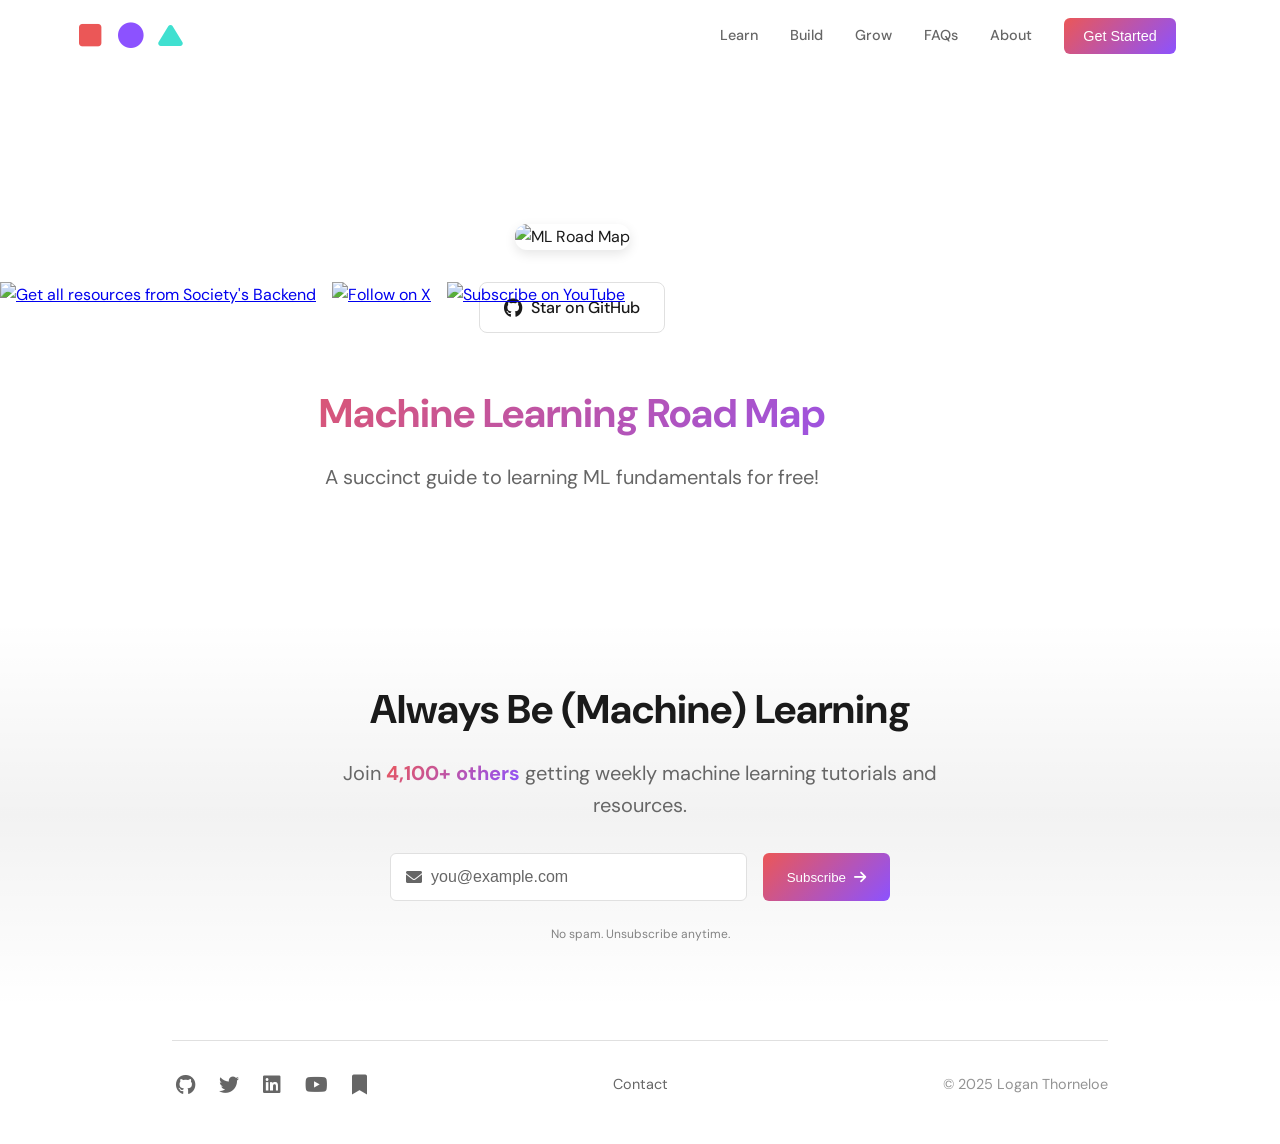
==== learn.html @ d179c15c "added learn fetching from repo" ====
<!DOCTYPE html>
<html lang="en">
<head>
    <meta charset="UTF-8">
    <meta name="viewport" content="width=device-width, initial-scale=1.0">
    <title>ML Road Map - Machine Learning for SWEs</title>
    <link rel="preconnect" href="https://fonts.googleapis.com">
    <link rel="preconnect" href="https://fonts.gstatic.com" crossorigin>
    <link href="https://fonts.googleapis.com/css2?family=DM+Sans:ital,wght@0,400;0,500;0,700;1,400&display=swap" rel="stylesheet">
    <link rel="stylesheet" href="styles.css">
    <link rel="stylesheet" href="https://cdnjs.cloudflare.com/ajax/libs/font-awesome/6.0.0/css/all.min.css">
    <link rel="stylesheet" href="https://cdnjs.cloudflare.com/ajax/libs/aos/2.3.4/aos.css" />
</head>
<body>
    <div class="gradient-bg">
        <div class="gradient-animation"></div>
    </div>
    
    <header class="site-header">
        <nav class="nav-container">
            <a href="index.html" class="logo">
                <div class="logo-icon"><i class="fas fa-square"></i></div>
                <div class="logo-icon"><i class="fas fa-circle"></i></div>
                <div class="logo-icon"><i class="fas fa-play"></i></div>
            </a>
            <button class="mobile-menu-btn">
                <div class="menu-icon">
                    <span></span>
                    <span></span>
                    <span></span>
                </div>
            </button>
            <div class="nav-links">
                <a href="learn.html" class="active">Learn</a>
                <a href="index.html#build">Build</a>
                <a href="index.html#community">Grow</a>
                <a href="index.html#faqs">FAQs</a>
                <a href="index.html#about">About</a>
                <button class="get-started-btn">Get Started</button>
            </div>
        </nav>
        <div class="mobile-menu">
            <a href="learn.html" class="active">Learn</a>
            <a href="index.html#build">Build</a>
            <a href="index.html#community">Grow</a>
            <a href="index.html#faqs">FAQs</a>
            <a href="index.html#about">About</a>
            <button class="get-started-btn">Get Started</button>
        </div>
    </header>
    
    <main class="container roadmap-container">
        <section class="description" data-aos="fade-up">
            <div class="roadmap-header">
                <img src="assets/road_map_turbo.jpeg" alt="ML Road Map" class="roadmap-image">
                <div class="github-stats">
                    <a href="https://github.com/loganthorneloe/ml-road-map" class="github-button">
                        <i class="fab fa-github"></i>
                        <span>Star on GitHub</span>
                    </a>
                    <div class="social-links">
                        <a href="https://societysbackend.com" class="social-link">
                            <img src="https://img.shields.io/badge/Subscribe-More%20learning%20resources-orange?style=social&logo=substack" alt="Get all resources from Society's Backend">
                        </a>
                        <a href="https://twitter.com/loganthorneloe" class="social-link">
                            <img src="https://img.shields.io/twitter/follow/loganthorneloe?style=social" alt="Follow on X">
                        </a>
                        <a href="https://youtube.com/@loganthorneloe" class="social-link">
                            <img src="https://img.shields.io/youtube/channel/subscribers/UC3H55I0SqNKQgJU77LsFiBw?style=social&logo=youtube" alt="Subscribe on YouTube">
                        </a>
                    </div>
                </div>
            </div>
            <div class="roadmap-intro">
                <h1>Machine Learning Road Map</h1>
                <p>A succinct guide to learning ML fundamentals for free!</p>
            </div>
        </section>

        <section class="roadmap-content" id="roadmap-content">
            <!-- Content will be dynamically loaded here -->
        </section>

        <section class="newsletter" data-aos="fade-up">
            <div class="newsletter-content">
                <h2 class="section-title">Always Be (Machine) Learning</h2>
                <p>
                    Join <strong class="gradient-text">4,100+ others</strong> getting weekly machine learning tutorials and resources.
                </p>
                <form class="signup-form">
                    <div class="form-container">
                        <div class="input-group">
                            <i class="fas fa-envelope"></i>
                            <input type="email" placeholder="you@example.com" required>
                        </div>
                        <button type="submit" class="submit-btn">
                            Subscribe <i class="fas fa-arrow-right"></i>
                        </button>
                    </div>
                    <small class="form-footer">No spam. Unsubscribe anytime.</small>
                </form>
            </div>
        </section>

        <footer class="footer">
            <div class="social-links">
                <a href="https://github.com/loganthorneloe" class="social-icon"><i class="fab fa-github"></i></a>
                <a href="https://twitter.com/loganthorneloe" class="social-icon"><i class="fab fa-twitter"></i></a>
                <a href="https://linkedin.com/in/loganthorneloe" class="social-icon"><i class="fab fa-linkedin"></i></a>
                <a href="https://youtube.com/@loganthorneloe" class="social-icon"><i class="fab fa-youtube"></i></a>
                <a href="https://societysbackend.com" class="social-icon"><i class="fas fa-bookmark"></i></a>
            </div>
            <div class="footer-links">
                <a href="#" class="contact-link">Contact</a>
            </div>
            <p class="copyright">&copy; 2025 Logan Thorneloe</p>
        </footer>
    </main>

    <script src="https://cdnjs.cloudflare.com/ajax/libs/aos/2.3.4/aos.js"></script>
    <script src="https://cdn.jsdelivr.net/npm/marked/marked.min.js"></script>
    <script>
        // Initialize AOS
        AOS.init({
            duration: 800,
            once: true
        });

        // Handle mobile menu
        document.querySelector('.mobile-menu-btn').addEventListener('click', function() {
            document.querySelector('.mobile-menu').classList.toggle('active');
            this.classList.toggle('menu-open');
            document.body.classList.toggle('menu-open');
        });

        // Load and render the markdown content from GitHub
        async function loadRoadmap() {
            try {
                // Fetch from GitHub raw content URL
                const response = await fetch('https://raw.githubusercontent.com/loganthorneloe/ml-road-map/main/README.md');
                const text = await response.text();
                
                // Skip the image and badges section at the top
                const contentStart = text.indexOf('Welcome to the');
                const content = text.slice(contentStart);
                
                // Convert markdown to HTML
                const html = marked.parse(content);
                
                // Insert the HTML into the page
                document.getElementById('roadmap-content').innerHTML = html;
                
                // Add custom styling to the rendered content
                const headings = document.querySelectorAll('.roadmap-content h2');
                headings.forEach(heading => {
                    heading.classList.add('section-title');
                });

                // Fix image paths to point to GitHub
                document.querySelectorAll('.roadmap-content img').forEach(img => {
                    if (img.src.startsWith('assets/')) {
                        img.src = `https://raw.githubusercontent.com/loganthorneloe/ml-road-map/main/${img.src}`;
                    }
                });
            } catch (error) {
                console.error('Error loading roadmap:', error);
                document.getElementById('roadmap-content').innerHTML = `
                    <div class="error-message">
                        <p>Unable to load the roadmap content. Please try refreshing the page.</p>
                        <p>You can also view the content directly on <a href="https://github.com/loganthorneloe/ml-road-map">GitHub</a>.</p>
                    </div>
                `;
            }
        }

        // Load the roadmap content when the page loads
        window.addEventListener('load', loadRoadmap);
    </script>
</body>
</html>
---- styles.css ----
:root {
    --primary-color: #000000;
    --background-color: #ffffff;
    --text-color: #1a1a1a;
    --accent-color-1: #eb5757;
    --accent-color-2: #8c52ff;
    --accent-color-3: #40E0D0;
    --accent-color: #666666;
    --hover-color: #333333;
    --card-border-color: #e0e0e0;
    --card-shadow: rgba(0, 0, 0, 0.1);
    --spacing-unit: 1rem;
}

@media (prefers-color-scheme: dark) {
    :root {
        --primary-color: #ffffff;
        --background-color: #242424;
        --text-color: #e0e0e0;
        --accent-color-1: #eb5757;
        --accent-color-2: #8c52ff;
        --accent-color-3: #40E0D0;
        --accent-color: #a0a0a0;
        --hover-color: #cccccc;
        --card-border-color: #333333;
        --card-shadow: rgba(255, 255, 255, 0.05);
    }
}

* {
    margin: 0;
    padding: 0;
    box-sizing: border-box;
}

html, body {
    overflow-x: hidden;
    width: 100%;
    position: relative;
}

body {
    font-family: 'DM Sans', -apple-system, BlinkMacSystemFont, 'Segoe UI', Roboto, Oxygen, Ubuntu, Cantarell, sans-serif;
    background-color: var(--background-color);
    color: var(--text-color);
    line-height: 1.6;
}

.container {
    width: 100%;
    max-width: 1200px;
    margin: 0 auto;
    padding: calc(var(--spacing-unit) * 2);
}

.description {
    max-width: 800px;
    margin: calc(var(--spacing-unit) * 12) 0 calc(var(--spacing-unit) * 8) 0;
}

.description p {
    font-size: 1.5rem;
    color: var(--accent-color);
    line-height: 1.6;
    margin: 0;
}

.description p strong {
    color: var(--text-color);
    font-weight: 700;
}

.description p strong.gradient-text {
    background: linear-gradient(135deg, var(--accent-color-1), var(--accent-color-2), var(--accent-color-3));
    -webkit-background-clip: text;
    background-clip: text;
    color: transparent;
    background-size: 200% 200%;
    animation: gradient 5s ease infinite;
}

.resources {
    display: grid;
    grid-template-columns: repeat(auto-fit, minmax(300px, 1fr));
    gap: calc(var(--spacing-unit) * 3);
    margin-bottom: calc(var(--spacing-unit) * 8);
}

.resource-card {
    padding: calc(var(--spacing-unit) * 2.5);
    border: 1px solid var(--card-border-color);
    border-radius: 12px;
    transition: all 0.3s ease;
    background-color: var(--background-color);
    display: flex;
    flex-direction: column;
}

.card-icon {
    font-size: 2rem;
    margin-right: 1rem;
}

.resource-card h2 {
    font-size: 1.75rem;
    margin: 0;
    display: inline;
}

.card-icon-wrapper {
    display: flex;
    align-items: center;
    margin-bottom: calc(var(--spacing-unit) * 2);
}

.resource-card p {
    color: var(--accent-color);
    margin-bottom: 1rem;
    font-size: 1.1rem;
    line-height: 1.6;
    flex-grow: 1;
}

.resource-link {
    display: inline-flex;
    align-items: center;
    text-decoration: none;
    font-weight: 500;
    margin-top: auto;
    font-size: 0.9rem;
}

.resource-link i {
    margin-left: 0.5rem;
    transition: transform 0.2s ease;
    font-size: 0.8rem;
}

/* Card-specific styles */
.resource-card:nth-child(1) .card-icon,
.resource-card:nth-child(1) .resource-link {
    color: var(--accent-color-1);
    transition: transform 0.3s ease;
}

.resource-card:nth-child(2) .card-icon,
.resource-card:nth-child(2) .resource-link {
    color: var(--accent-color-2);
    transition: transform 0.3s ease;
}

.resource-card:nth-child(3) .card-icon {
    color: var(--accent-color-3);
    transform: rotate(-90deg);
    transform-origin: center;
    transition: all 0.3s ease;
    will-change: transform;
}

.resource-card:nth-child(3) .resource-link {
    color: var(--accent-color-3);
}

/* Card-specific hover styles */
.resource-card:nth-child(1):hover {
    transform: translateY(-2px);
    border-color: var(--accent-color-1);
    box-shadow: 0 4px 12px var(--card-shadow);
}

.resource-card:nth-child(2):hover {
    transform: translateY(-2px);
    border-color: var(--accent-color-2);
    box-shadow: 0 4px 12px var(--card-shadow);
}

.resource-card:nth-child(3):hover {
    transform: translateY(-2px);
    border-color: var(--accent-color-3);
    box-shadow: 0 4px 12px var(--card-shadow);
}

.resource-card:hover .resource-link i {
    transform: translateX(4px);
}

.resource-card:nth-child(3):hover .card-icon {
    transform: rotate(-90deg) scale(1.1);
}

/* Remove the general card icon hover since we handle it specifically above */
.resource-card:hover .card-icon {
    transition: transform 0.3s ease;
}

/* Newsletter Section */
.newsletter {
    max-width: 600px;
    margin: 0 auto;
    text-align: center;
    padding: 4rem 0;
    position: relative;
}

.newsletter::before {
    content: '';
    position: absolute;
    top: 0;
    left: 50%;
    transform: translateX(-50%);
    width: 100vw;
    height: 100%;
    background: linear-gradient(180deg,
        transparent 0%,
        var(--card-shadow) 50%,
        transparent 100%
    );
    opacity: 0.5;
    z-index: -1;
    pointer-events: none;
}

.newsletter h2 {
    font-size: 2.5rem;
    margin-bottom: 1.5rem;
    line-height: 1.2;
    color: var(--text-color);
}

.newsletter h2 .gradient-text {
    background: linear-gradient(135deg, var(--accent-color-1), var(--accent-color-2), var(--accent-color-3));
    -webkit-background-clip: text;
    background-clip: text;
    color: transparent;
    background-size: 200% 200%;
    animation: gradient 5s ease infinite;
    font-weight: inherit;
}

.newsletter p {
    font-size: 1.25rem;
    margin-bottom: 2rem;
    color: var(--accent-color);
    line-height: 1.6;
}

.newsletter p strong {
    color: var(--text-color);
    font-weight: 700;
}

.newsletter p strong.gradient-text {
    background: linear-gradient(135deg, var(--accent-color-1), var(--accent-color-2), var(--accent-color-3));
    -webkit-background-clip: text;
    background-clip: text;
    color: transparent;
    background-size: 200% 200%;
    animation: gradient 5s ease infinite;
}

.social-proof {
    margin: 2rem 0;
    display: flex;
    flex-direction: column;
    align-items: center;
    gap: 1.5rem;
}

.community-preview {
    display: flex;
    gap: 2rem;
    justify-content: center;
    flex-wrap: wrap;
}

.community-stats {
    display: flex;
    align-items: center;
    gap: 0.75rem;
    padding: 0.75rem 1.25rem;
    background: var(--background-color);
    border: 1px solid var(--card-border-color);
    border-radius: 8px;
    transition: transform 0.2s ease, box-shadow 0.2s ease;
}

.community-stats:hover {
    transform: translateY(-2px);
    box-shadow: 0 4px 12px var(--card-shadow);
}

.community-stats i {
    font-size: 1.1rem;
    color: var(--accent-color-2);
    background: linear-gradient(135deg, var(--accent-color-1), var(--accent-color-2));
    -webkit-background-clip: text;
    background-clip: text;
    color: transparent;
}

.community-stats span {
    color: var(--text-color);
    font-size: 0.95rem;
    font-weight: 500;
}

.social-proof-text {
    color: var(--accent-color);
    font-size: 1rem;
    text-align: center;
    max-width: 600px;
    line-height: 1.6;
}

.avatar-stack {
    display: flex;
    align-items: center;
    justify-content: center;
}

.avatar {
    width: 40px;
    height: 40px;
    border-radius: 50%;
    border: 2px solid var(--background-color);
    margin-left: -12px;
    object-fit: cover;
    box-shadow: 0 2px 4px var(--card-shadow);
    transition: transform 0.2s ease;
}

.avatar:hover {
    transform: translateY(-2px) scale(1.1);
    z-index: 2;
}

.avatar:first-child {
    margin-left: 0;
}

.avatar-more {
    background: linear-gradient(135deg, var(--accent-color-1), var(--accent-color-2));
    color: white;
    font-size: 0.75rem;
    padding: 0.5rem 0.75rem;
    border-radius: 12px;
    margin-left: 0.5rem;
    font-weight: 600;
    box-shadow: 0 2px 4px var(--card-shadow);
}

.social-proof-details {
    text-align: center;
}

.social-proof-stats {
    display: flex;
    gap: 1.5rem;
    justify-content: center;
    margin-top: 0.75rem;
}

.social-proof-stats span {
    display: flex;
    align-items: center;
    gap: 0.5rem;
    color: var(--accent-color);
    font-size: 0.85rem;
}

.social-proof-stats i {
    color: var(--accent-color-2);
    font-size: 0.9rem;
}

.signup-form {
    display: flex;
    flex-direction: column;
    align-items: center;
    gap: 0.25rem;
}

.form-container {
    display: flex;
    gap: 1rem;
    margin-bottom: 1rem;
    width: 100%;
    max-width: 500px;
    margin-left: auto;
    margin-right: auto;
}

.input-group {
    position: relative;
    flex: 1;
}

.input-group i {
    position: absolute;
    left: 1rem;
    top: 50%;
    transform: translateY(-50%);
    color: var(--accent-color);
}

.signup-form input {
    width: 100%;
    padding: 0.875rem 1rem 0.875rem 2.5rem;
    border: 1px solid var(--card-border-color);
    border-radius: 6px;
    font-size: 1rem;
    background: var(--background-color);
    color: var(--text-color);
    transition: border-color 0.2s ease;
}

.signup-form input:focus {
    outline: none;
    border-color: var(--accent-color-2);
}

.signup-form input::placeholder {
    color: var(--accent-color);
}

.submit-btn {
    padding: 0.875rem 1.5rem;
    border: none;
    border-radius: 6px;
    background: linear-gradient(135deg, var(--accent-color-1), var(--accent-color-2), var(--accent-color-3));
    background-size: 200% 200%;
    animation: gradient 5s ease infinite;
    color: white;
    font-weight: 500;
    cursor: pointer;
    display: flex;
    align-items: center;
    gap: 0.5rem;
    transition: transform 0.2s ease;
    white-space: nowrap;
}

.submit-btn:hover {
    transform: translateY(-1px);
    filter: brightness(1.1);
}

.submit-btn i {
    font-size: 0.875rem;
    transition: transform 0.2s ease;
}

.submit-btn:hover i {
    transform: translateX(2px);
}

.form-footer {
    color: var(--accent-color);
    font-size: 0.75rem;
    opacity: 0.8;
    margin-top: 0.25rem;
    display: flex;
    align-items: center;
    justify-content: center;
}

.form-footer::before,
.form-footer::after {
    display: none;
}

/* FAQ Section */
.faqs {
    max-width: 800px;
    margin: 0 auto 4rem;
    padding-top: 4rem;
}

.faqs h2 {
    font-size: 2rem;
    margin-bottom: calc(var(--spacing-unit) * 3);
    text-align: center;
    color: var(--text-color);
}

.faq-container {
    display: flex;
    flex-direction: column;
    gap: calc(var(--spacing-unit) * 1.5);
}

.faq-item {
    border: 1px solid var(--card-border-color);
    border-radius: 8px;
    overflow: hidden;
    transition: all 0.3s ease;
    background-color: var(--background-color);
}

.faq-item:hover {
    transform: translateY(-2px);
    border-color: var(--hover-color);
    box-shadow: 0 4px 12px var(--card-shadow);
}

.faq-question {
    width: 100%;
    padding: calc(var(--spacing-unit) * 1.5);
    background: none;
    border: none;
    text-align: left;
    font-size: 1.1rem;
    font-weight: 500;
    color: var(--text-color);
    cursor: pointer;
    display: flex;
    justify-content: space-between;
    align-items: center;
}

.faq-question i {
    transition: transform 0.3s ease;
    color: var(--accent-color);
}

.faq-answer {
    max-height: 0;
    overflow: hidden;
    transition: max-height 0.3s ease;
}

.faq-answer p {
    padding: 0 calc(var(--spacing-unit) * 1.5);
    color: var(--accent-color);
    line-height: 1.6;
    margin-bottom: 1rem;
}

.faq-answer p:first-of-type {
    padding-top: calc(var(--spacing-unit) * 1.5);
}

.faq-answer p:last-of-type {
    padding-bottom: calc(var(--spacing-unit) * 2);
    margin-bottom: 0;
}

.faq-answer.active {
    max-height: 500px;
}

/* Footer */
.footer {
    display: flex;
    align-items: center;
    justify-content: center;
    gap: calc(var(--spacing-unit) * 2);
    padding: calc(var(--spacing-unit) * 2) 0 calc(var(--spacing-unit) * 1) 0;
    border-top: 1px solid var(--card-border-color);
    margin-top: calc(var(--spacing-unit) * 2);
    position: relative;
}

.footer-content {
    display: flex;
    flex-direction: column;
    align-items: center;
    gap: calc(var(--spacing-unit) * 2);
}

.footer-social {
    display: flex;
    gap: calc(var(--spacing-unit) * 1.5);
}

.social-links {
    position: absolute;
    left: 0;
    display: flex;
    gap: 1rem;
}

.social-icon {
    color: var(--accent-color);
    font-size: 1.25rem;
    text-decoration: none;
    transition: all 0.2s ease;
    padding: 0.25rem;
}

.social-icon:hover {
    color: var(--text-color);
    transform: translateY(-1px);
}

.footer-links {
    display: flex;
    gap: calc(var(--spacing-unit) * 2);
    margin: 0;
}

.contact-link {
    color: var(--accent-color);
    text-decoration: none;
    font-size: 0.9rem;
    transition: all 0.2s ease;
    margin-bottom: 0;
}

.contact-link:hover {
    color: var(--text-color);
}

.copyright {
    position: absolute;
    right: 0;
    color: var(--accent-color);
    opacity: 0.7;
    font-size: 0.9rem;
}

@keyframes gradient {
    0% { background-position: 0% 50%; }
    50% { background-position: 100% 50%; }
    100% { background-position: 0% 50%; }
}

/* Responsive Design */
@media (max-width: 768px) {
    .description {
        margin: calc(var(--spacing-unit) * 8) 0 calc(var(--spacing-unit) * 6) 0;
    }

    .description p {
        font-size: 1.25rem;
    }

    .resources {
        gap: calc(var(--spacing-unit) * 2);
        margin-bottom: calc(var(--spacing-unit) * 6);
    }

    .resource-card {
        padding: calc(var(--spacing-unit) * 2);
    }

    .card-icon {
        font-size: 1.75rem;
    }

    .resource-card h2 {
        font-size: 1.5rem;
    }

    .resource-card p {
        font-size: 1rem;
    }

    .newsletter {
        padding: 3rem 1rem;
    }

    .newsletter h2 {
        font-size: 1.75rem;
    }

    .newsletter p {
        font-size: 1rem;
        padding: 0 1rem;
    }

    .footer {
        flex-direction: column;
        text-align: center;
        gap: calc(var(--spacing-unit) * 1.5);
        position: static;
    }

    .social-links {
        position: static;
        order: 1;
        justify-content: center;
    }

    .social-icon {
        padding: 0.25rem;
    }

    .footer-links {
        order: 2;
    }

    .copyright {
        position: static;
        order: 3;
        opacity: 0.7;
    }

    .faqs h2 {
        margin-bottom: calc(var(--spacing-unit) * 1.5);
        font-size: 1.75rem;
    }

    .social-proof-stats {
        flex-direction: column;
        gap: 0.75rem;
        align-items: center;
    }
    
    .avatar {
        width: 36px;
        height: 36px;
        margin-left: -8px;
    }
    
    .avatar-more {
        font-size: 0.7rem;
        padding: 0.4rem 0.6rem;
    }

    .community-preview {
        gap: 1rem;
        flex-direction: column;
        width: 100%;
    }

    .community-stats {
        width: 100%;
        justify-content: center;
    }
    
    .social-proof {
        gap: 1rem;
    }

    .card-features {
        display: none !important;
    }

    .form-container {
        flex-direction: column;
        gap: 1rem;
    }

    .input-group {
        width: 100%;
    }

    .submit-btn {
        width: 100%;
        justify-content: center;
    }
}

/* Card Features */
.card-features {
    display: flex;
    flex-direction: column;
    gap: 0.75rem;
    margin: 1rem 0 1.5rem;
}

.card-features span {
    display: flex;
    align-items: center;
    color: var(--accent-color);
    font-size: 0.9rem;
    line-height: 1.2;
}

.card-features i {
    font-size: 0.8rem;
    margin-right: 0.75rem;
    flex-shrink: 0;
}

/* Match checkmark colors to card colors */
.resource-card:nth-child(1) .card-features i {
    color: var(--accent-color-1);
}

.resource-card:nth-child(2) .card-features i {
    color: var(--accent-color-2);
}

.resource-card:nth-child(3) .card-features i {
    color: var(--accent-color-3);
}

@keyframes mobileFadeIn {
    from {
        opacity: 0;
        transform: translateY(20px);
    }
    to {
        opacity: 1;
        transform: translateY(0);
    }
}

.mobile-fade-in {
    animation: mobileFadeIn 0.8s ease-out forwards;
}

/* Card hover effects */
.resource-card:nth-child(1):hover .card-icon,
.resource-card:nth-child(2):hover .card-icon {
    transform: scale(1.1);
}

.resource-card:nth-child(3):hover .card-icon {
    transform: rotate(-90deg) scale(1.1);
}

/* Remove the general hover since we handle each specifically above */
.resource-card:hover .card-icon {
    transition: transform 0.3s ease;
}

/* Site Header */
.site-header {
    position: fixed;
    top: 0;
    left: 0;
    right: 0;
    background: rgba(255, 255, 255, 0.8);
    backdrop-filter: blur(8px);
    z-index: 1000;
    padding: 1rem 0;
}

.nav-container {
    max-width: 1200px;
    margin: 0 auto;
    padding: 0 2rem;
    display: flex;
    align-items: center;
    justify-content: space-between;
    width: 100%;
}

.logo {
    font-size: 1.1rem;
    font-weight: 500;
    color: var(--text-color);
    text-decoration: none;
    letter-spacing: -0.5px;
    display: flex;
    align-items: center;
    gap: 0.3rem;
    height: 40px;
}

.logo-icon {
    font-size: 1.6rem;
    width: 36px;
    height: 36px;
    display: flex;
    align-items: center;
    justify-content: center;
    transition: transform 0.3s ease;
    transform-origin: center center;
    position: relative;
    will-change: transform;
}

.logo-icon:nth-child(1) {
    color: var(--accent-color-1);
}

.logo-icon:nth-child(2) {
    color: var(--accent-color-2);
}

.logo-icon:nth-child(3) {
    color: var(--accent-color-3);
    font-size: 1.75rem;
}

.logo-icon:nth-child(3) i {
    transform: rotate(-90deg) translateY(-1.5px);
    display: block;
    transform-origin: center center;
}

.logo:hover .logo-icon {
    transform: scale(1.2);
}

.logo:hover .logo-icon:nth-child(3) i {
    transform: rotate(-90deg) translateY(-1.5px);
}

.logo span {
    margin-left: 0.25rem;
}

.nav-links {
    display: flex;
    align-items: center;
    gap: 2rem;
    margin: 0 2rem;
}

.nav-links a {
    color: var(--accent-color);
    text-decoration: none;
    font-weight: 500;
    font-size: 0.9rem;
    transition: color 0.2s ease;
    display: flex;
    align-items: center;
}

/* Navigation link hover styles */
.nav-links a[href="#learn"]:hover,
.mobile-menu a[href="#learn"]:hover {
    color: var(--accent-color-1);
}

.nav-links a[href="#build"]:hover,
.mobile-menu a[href="#build"]:hover {
    color: var(--accent-color-2);
}

.nav-links a[href="#community"]:hover,
.mobile-menu a[href="#community"]:hover {
    color: var(--accent-color-3);
}

.nav-links a[href="#faqs"]:hover,
.nav-links a[href="#about"]:hover,
.mobile-menu a[href="#faqs"]:hover,
.mobile-menu a[href="#about"]:hover {
    color: var(--hover-color);
}

.get-started-btn {
    background: linear-gradient(135deg, var(--accent-color-1), var(--accent-color-2), var(--accent-color-3));
    background-size: 200% 200%;
    animation: gradient 5s ease infinite;
    color: white;
    border: none;
    padding: 0.6rem 1.2rem;
    border-radius: 6px;
    font-weight: 500;
    font-size: 0.9rem;
    cursor: pointer;
    transition: all 0.2s ease;
    display: flex;
    align-items: center;
}

.get-started-btn:hover {
    transform: translateY(-1px);
    filter: brightness(1.1);
}

.cta-section {
    text-align: center;
    padding: 0 0 1.5rem 0;
    display: flex;
    justify-content: center;
    align-items: center;
    max-width: 800px;
    margin: -1rem auto 0;
}

@media (max-width: 768px) {
    .site-header {
        padding: 0.75rem 0;
    }

    .nav-container {
        padding: 0 1rem;
    }

    .nav-links {
        display: none;
    }

    .logo {
        font-size: 1rem;
        height: 32px;
        gap: 0.2rem;
    }

    .logo-icon {
        font-size: 1.35rem;
        width: 30px;
        height: 30px;
    }

    .logo-icon:nth-child(3) {
        font-size: 1.45rem;
    }

    .logo-icon:nth-child(3) i {
        transform: rotate(-90deg) translateY(-1px);
    }

    .get-started-btn {
        padding: 0.5rem 1rem;
        font-size: 0.85rem;
    }

    .cta-section {
        padding: 0 1rem 1rem 1rem;
        margin-top: -0.5rem;
    }
}

/* Updated Card Styles */
.card-actions {
    display: flex;
    justify-content: space-between;
    align-items: center;
    margin-top: 1.5rem;
}

.time-estimate,
.difficulty,
.members {
    font-size: 0.875rem;
    color: var(--accent-color);
    background: var(--card-border-color);
    padding: 0.25rem 0.75rem;
    border-radius: 4px;
}

/* Newsletter Benefits */
.newsletter-benefits {
    list-style: none;
    margin: 1.5rem 0;
    display: grid;
    grid-template-columns: repeat(auto-fit, minmax(200px, 1fr));
    gap: 1rem;
}

.newsletter-benefits li {
    display: flex;
    align-items: center;
    gap: 0.75rem;
    color: var(--text-color);
    font-weight: 500;
}

.newsletter-benefits i {
    color: var(--accent-color-2);
}

/* Progress Tracker */
.progress-tracker {
    padding: 2rem 0 4rem;
    max-width: 1200px;
    margin: 0 auto;
}

.section-title {
    text-align: center;
    font-size: 2rem;
    margin-bottom: 3rem;
    color: var(--text-color);
}

.timeline-horizontal {
    display: grid;
    grid-template-columns: repeat(5, 1fr);
    gap: 1.5rem;
    position: relative;
    padding: 6rem 0;
    margin-top: 2rem;
}

.timeline-horizontal::before {
    content: '';
    position: absolute;
    top: 24px;
    left: 24px;
    right: 24px;
    height: 2px;
    background: linear-gradient(to right, var(--accent-color-1), var(--accent-color-2));
    z-index: 0;
    clip-path: path('M0,50 C150,-20 250,120 400,0 C550,-120 650,120 800,50');
}

.timeline-step {
    flex: 1;
    display: flex;
    flex-direction: column;
    align-items: center;
    text-align: center;
    position: relative;
    z-index: 1;
    transition: transform 0.3s ease;
}

.timeline-step:nth-child(1) {
    transform: translateY(50px);
}

.timeline-step:nth-child(2) {
    transform: translateY(-20px);
}

.timeline-step:nth-child(3) {
    transform: translateY(80px);
}

.timeline-step:nth-child(4) {
    transform: translateY(-20px);
}

.timeline-step:nth-child(5) {
    transform: translateY(50px);
}

.timeline-icon {
    width: 48px;
    height: 48px;
    border-radius: 50%;
    background: linear-gradient(135deg, var(--accent-color-1), var(--accent-color-2));
    display: flex;
    align-items: center;
    justify-content: center;
    color: white;
    font-size: 1.25rem;
    margin-bottom: 1.5rem;
    position: relative;
    z-index: 1;
    box-shadow: 0 4px 12px var(--card-shadow);
    transition: all 0.3s ease;
}

.timeline-content {
    background: var(--background-color);
    border: 1px solid var(--card-border-color);
    border-radius: 8px;
    padding: 1.25rem;
    box-shadow: 0 4px 12px var(--card-shadow);
    transition: all 0.3s ease;
    width: 100%;
    min-height: 200px;
    display: flex;
    flex-direction: column;
    position: relative;
}

.timeline-content::before {
    content: '';
    position: absolute;
    top: -20px;
    left: 50%;
    transform: translateX(-50%);
    width: 2px;
    height: 20px;
    background: linear-gradient(to bottom, var(--accent-color-1), var(--accent-color-2));
}

.timeline-step:hover {
    transform: translateY(calc(var(--hover-offset, 50px) - 10px));
}

.timeline-step:nth-child(2):hover {
    --hover-offset: -20px;
}

.timeline-step:nth-child(3):hover {
    --hover-offset: 80px;
}

.timeline-step:nth-child(4):hover {
    --hover-offset: -20px;
}

.timeline-step:nth-child(5):hover {
    --hover-offset: 50px;
}

.timeline-content h3 {
    color: var(--text-color);
    margin-bottom: 1rem;
    font-size: 1.1rem;
    font-weight: 600;
}

.timeline-list {
    list-style: none;
    margin: 0;
    padding: 0;
    flex-grow: 1;
}

.timeline-list li {
    color: var(--accent-color);
    font-size: 0.9rem;
    line-height: 1.4;
    margin-bottom: 0.75rem;
    padding-left: 1.25rem;
    position: relative;
}

.timeline-list li::before {
    content: '';
    position: absolute;
    left: 0;
    top: 0.5rem;
    width: 6px;
    height: 6px;
    border-radius: 50%;
    background: linear-gradient(135deg, var(--accent-color-1), var(--accent-color-2));
}

.duration {
    display: inline-block;
    padding: 0.25rem 0.75rem;
    background: var(--card-border-color);
    border-radius: 4px;
    font-size: 0.8rem;
    color: var(--accent-color);
    margin-top: 1rem;
}

@media (max-width: 1200px) {
    .timeline-horizontal::before {
        clip-path: path('M0,50 C100,-20 200,120 300,0 C400,-120 500,120 600,50');
    }
    
    .timeline-step:nth-child(1) { transform: translateY(30px); }
    .timeline-step:nth-child(2) { transform: translateY(-20px); }
    .timeline-step:nth-child(3) { transform: translateY(50px); }
    .timeline-step:nth-child(4) { transform: translateY(-20px); }
    .timeline-step:nth-child(5) { transform: translateY(30px); }
}

@media (max-width: 768px) {
    .timeline-horizontal {
        grid-template-columns: 1fr;
        gap: 3rem;
        padding: 2rem 0;
    }

    .timeline-horizontal::before {
        top: 0;
        bottom: 0;
        left: 24px;
        width: 2px;
        height: 100%;
        background: linear-gradient(to bottom, var(--accent-color-1), var(--accent-color-2));
        clip-path: path('M0,0 Q10,25% 0,50% Q-10,75% 0,100%');
    }

    .timeline-step {
        flex-direction: row;
        text-align: left;
        align-items: flex-start;
        gap: 1.5rem;
        transform: none !important;
    }

    .timeline-step:hover {
        transform: translateX(10px) !important;
    }

    .timeline-content::before {
        top: 50%;
        left: -20px;
        width: 20px;
        height: 2px;
        transform: translateY(-50%);
    }
}

/* Mobile Menu Styles */
.mobile-menu-btn {
    display: none;
    background: none;
    border: none;
    padding: 0.5rem;
    cursor: pointer;
    position: relative;
    z-index: 1001;
}

.menu-icon {
    width: 24px;
    height: 18px;
    position: relative;
    display: flex;
    flex-direction: column;
    justify-content: space-between;
}

.menu-icon span {
    display: block;
    width: 100%;
    height: 2px;
    background-color: var(--text-color);
    transition: transform 0.3s ease;
}

.mobile-menu {
    display: none;
    position: fixed;
    top: 0;
    left: 0;
    right: 0;
    bottom: 0;
    background: var(--background-color);
    padding: 5rem 2rem 2rem;
    z-index: 999;
    opacity: 0;
    visibility: hidden;
    transition: all 0.3s ease;
    min-height: 100vh;
    height: 100%;
}

.mobile-menu.active {
    opacity: 1;
    visibility: visible;
    display: flex;
    flex-direction: column;
    align-items: center;
    gap: 1rem;
    padding-bottom: 4rem;
}

.mobile-menu a {
    display: block;
    padding: 1rem 0;
    font-size: 1.1rem;
    color: var(--text-color);
    text-decoration: none;
    text-align: center;
    transition: color 0.2s ease;
    width: 100%;
}

.mobile-menu .get-started-btn {
    width: calc(100% - 2rem);
    margin-top: 1rem;
    justify-content: center;
    background: var(--text-color);
    color: var(--background-color);
    margin-bottom: 2rem;
}

@media (prefers-color-scheme: dark) {
    .mobile-menu {
        background: var(--background-color);
    }
}

.menu-open {
    overflow: hidden;
}

.desktop-only {
    display: flex;
}

@media (max-width: 768px) {
    .site-header {
        padding: 0.75rem 0;
    }

    .nav-container {
        padding: 0 1rem;
    }

    .logo {
        font-size: 1rem;
        height: 32px;
        gap: 0.2rem;
    }

    .logo-icon {
        font-size: 1.35rem;
        width: 30px;
        height: 30px;
    }

    .logo-icon:nth-child(3) {
        font-size: 1.45rem;
    }

    .logo-icon:nth-child(3) i {
        transform: rotate(-90deg) translateY(-1px);
    }

    .get-started-btn {
        padding: 0.5rem 1rem;
        font-size: 0.85rem;
    }

    .cta-section {
        padding: 0 1rem 1rem 1rem;
        margin-top: -0.5rem;
    }
}

.menu-open .menu-icon span:first-child {
    transform: translateY(8px) rotate(45deg);
}

.menu-open .menu-icon span:nth-child(2) {
    opacity: 0;
}

.menu-open .menu-icon span:last-child {
    transform: translateY(-8px) rotate(-45deg);
}

@media (prefers-color-scheme: dark) {
    .site-header {
        background: rgba(36, 36, 36, 0.8);
    }
}

@media (max-width: 768px) {
    .mobile-menu-btn {
        display: block;
    }

    .nav-links {
        display: none;
    }

    .mobile-menu {
        display: block;
    }

    .site-header {
        padding: 0.75rem 0;
    }

    .nav-container {
        padding: 0 1rem;
    }
}

/* Roadmap specific styles */
.roadmap-container {
    max-width: 1000px;
    margin: 0 auto;
    padding: 2rem;
}

.roadmap-header {
    display: flex;
    flex-direction: column;
    align-items: center;
    gap: 2rem;
    margin-bottom: 3rem;
}

.roadmap-image {
    max-width: 100%;
    height: auto;
    border-radius: 12px;
    box-shadow: 0 4px 12px var(--card-shadow);
}

.github-stats {
    display: flex;
    flex-direction: column;
    align-items: center;
    gap: 1rem;
}

.github-button {
    display: inline-flex;
    align-items: center;
    gap: 0.5rem;
    padding: 0.75rem 1.5rem;
    background-color: var(--background-color);
    border: 1px solid var(--card-border-color);
    border-radius: 8px;
    color: var(--text-color);
    text-decoration: none;
    font-weight: 500;
    transition: all 0.3s ease;
}

.github-button:hover {
    transform: translateY(-2px);
    border-color: var(--accent-color-1);
    box-shadow: 0 4px 12px var(--card-shadow);
}

.github-button i {
    font-size: 1.2rem;
}

.roadmap-intro {
    text-align: center;
    margin-bottom: 4rem;
}

.roadmap-intro h1 {
    font-size: 2.5rem;
    margin-bottom: 1rem;
    background: linear-gradient(135deg, var(--accent-color-1), var(--accent-color-2));
    -webkit-background-clip: text;
    background-clip: text;
    color: transparent;
}

.roadmap-intro p {
    font-size: 1.25rem;
    color: var(--accent-color);
}

/* Roadmap content styles */
.roadmap-content {
    font-size: 1.1rem;
    line-height: 1.6;
}

.roadmap-content h2 {
    font-size: 2rem;
    margin: 3rem 0 1.5rem;
    color: var(--accent-color-1);
    border-bottom: 2px solid var(--card-border-color);
    padding-bottom: 0.5rem;
}

.roadmap-content h3 {
    font-size: 1.5rem;
    margin: 2rem 0 1rem;
    color: var(--text-color);
}

.roadmap-content p {
    margin-bottom: 1.5rem;
    color: var(--accent-color);
}

.roadmap-content a {
    color: var(--accent-color-1);
    text-decoration: none;
    transition: color 0.3s ease;
}

.roadmap-content a:hover {
    color: var(--accent-color-2);
}

.roadmap-content ul {
    list-style: none;
    padding-left: 1.5rem;
    margin-bottom: 1.5rem;
}

.roadmap-content ul li {
    position: relative;
    margin-bottom: 1rem;
    color: var(--accent-color);
}

.roadmap-content ul li::before {
    content: '•';
    color: var(--accent-color-1);
    position: absolute;
    left: -1.5rem;
    font-size: 1.2em;
}

.roadmap-content blockquote {
    border-left: 4px solid var(--accent-color-1);
    padding: 1rem 1.5rem;
    margin: 2rem 0;
    background-color: rgba(235, 87, 87, 0.05);
    border-radius: 0 8px 8px 0;
}

.roadmap-content blockquote p {
    margin: 0;
    color: var(--text-color);
    font-style: italic;
}

.roadmap-content details {
    margin: 1.5rem 0;
    padding: 1rem;
    border: 1px solid var(--card-border-color);
    border-radius: 8px;
}

.roadmap-content summary {
    font-weight: 500;
    cursor: pointer;
    color: var(--text-color);
}

.roadmap-content summary:hover {
    color: var(--accent-color-1);
}

.roadmap-content details[open] summary {
    margin-bottom: 1rem;
    color: var(--accent-color-1);
}

/* Emoji and icon styles */
.roadmap-content .emoji {
    font-style: normal;
    margin-right: 0.5rem;
}

/* Additional mobile styles for roadmap */
@media (max-width: 768px) {
    .roadmap-container {
        padding: 1rem;
    }

    .roadmap-intro h1 {
        font-size: 2rem;
    }

    .roadmap-intro p {
        font-size: 1.1rem;
    }

    .roadmap-content h2 {
        font-size: 1.75rem;
    }

    .roadmap-content h3 {
        font-size: 1.25rem;
    }

    .roadmap-content {
        font-size: 1rem;
    }

    .github-stats {
        width: 100%;
    }
}

/* Additional dark mode adjustments for roadmap */
@media (prefers-color-scheme: dark) {
    .roadmap-content blockquote {
        background-color: rgba(235, 87, 87, 0.1);
    }

    .github-button {
        background-color: var(--background-color);
        border-color: var(--card-border-color);
    }
}

/* Error message styles */
.error-message {
    text-align: center;
    padding: 2rem;
    margin: 2rem 0;
    border: 1px solid var(--card-border-color);
    border-radius: 8px;
    background-color: rgba(235, 87, 87, 0.05);
}

.error-message p {
    margin-bottom: 1rem;
    color: var(--text-color);
}

.error-message a {
    color: var(--accent-color-1);
    text-decoration: none;
    font-weight: 500;
}

.error-message a:hover {
    color: var(--accent-color-2);
}
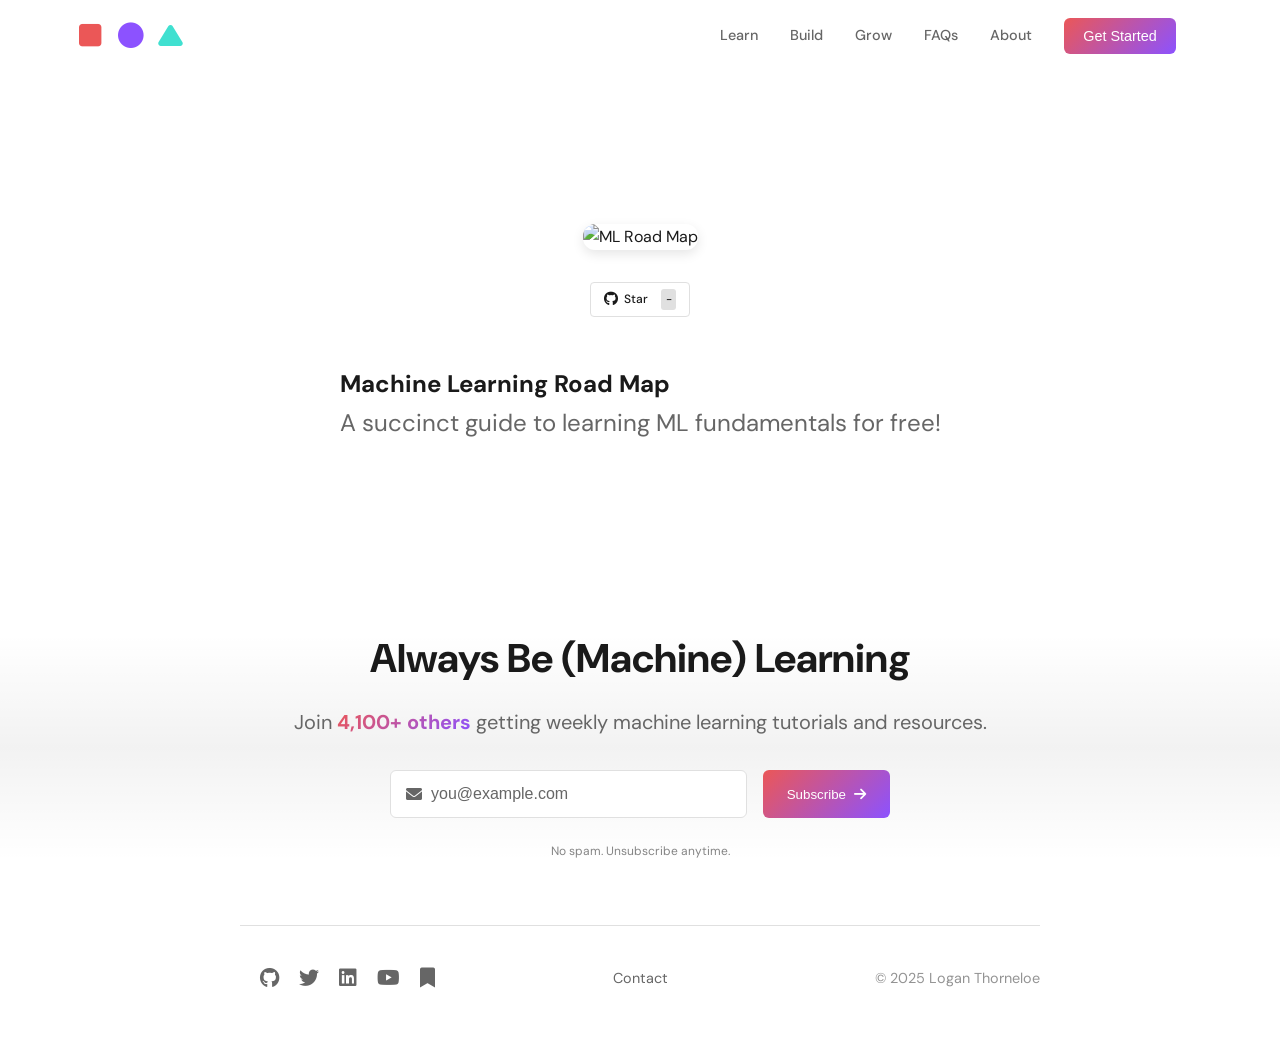
==== commit e08a5c1b: "tweak learning format" ====
--- a/learn.html
+++ b/learn.html
@@ -53,23 +53,11 @@
         <section class="description" data-aos="fade-up">
             <div class="roadmap-header">
                 <img src="assets/road_map_turbo.jpeg" alt="ML Road Map" class="roadmap-image">
-                <div class="github-stats">
-                    <a href="https://github.com/loganthorneloe/ml-road-map" class="github-button">
-                        <i class="fab fa-github"></i>
-                        <span>Star on GitHub</span>
-                    </a>
-                    <div class="social-links">
-                        <a href="https://societysbackend.com" class="social-link">
-                            <img src="https://img.shields.io/badge/Subscribe-More%20learning%20resources-orange?style=social&logo=substack" alt="Get all resources from Society's Backend">
-                        </a>
-                        <a href="https://twitter.com/loganthorneloe" class="social-link">
-                            <img src="https://img.shields.io/twitter/follow/loganthorneloe?style=social" alt="Follow on X">
-                        </a>
-                        <a href="https://youtube.com/@loganthorneloe" class="social-link">
-                            <img src="https://img.shields.io/youtube/channel/subscribers/UC3H55I0SqNKQgJU77LsFiBw?style=social&logo=youtube" alt="Subscribe on YouTube">
-                        </a>
-                    </div>
-                </div>
+                <a href="https://github.com/loganthorneloe/ml-road-map" class="github-button">
+                    <i class="fab fa-github"></i>
+                    <span>Star</span>
+                    <span class="counter">-</span>
+                </a>
             </div>
             <div class="roadmap-intro">
                 <h1>Machine Learning Road Map</h1>
@@ -119,6 +107,7 @@
 
     <script src="https://cdnjs.cloudflare.com/ajax/libs/aos/2.3.4/aos.js"></script>
     <script src="https://cdn.jsdelivr.net/npm/marked/marked.min.js"></script>
+    <script src="https://apis.google.com/js/platform.js"></script>
     <script>
         // Initialize AOS
         AOS.init({
@@ -133,11 +122,83 @@
             document.body.classList.toggle('menu-open');
         });
 
+        // Configure marked options
+        marked.use({
+            headerIds: true,
+            mangle: false,
+            breaks: true
+        });
+
+        // Function to format numbers (e.g., 1500 -> 1.5k)
+        function formatNumber(num) {
+            if (num >= 1000000) {
+                return (num / 1000000).toFixed(1) + 'M';
+            } else if (num >= 1000) {
+                return (num / 1000).toFixed(1) + 'k';
+            }
+            return num.toString();
+        }
+
+        // Function to fetch GitHub stars
+        async function fetchGitHubStats() {
+            try {
+                const response = await fetch('https://api.github.com/repos/loganthorneloe/ml-road-map');
+                const data = await response.json();
+                const starCount = data.stargazers_count;
+                
+                // Update the star count in the button
+                const starCountElement = document.querySelector('.github-button .counter');
+                if (starCountElement) {
+                    starCountElement.textContent = formatNumber(starCount);
+                }
+            } catch (error) {
+                console.error('Failed to fetch GitHub stats:', error);
+            }
+        }
+
+        // Function to fetch YouTube subscriber count using iframe API
+        function loadYouTubeSubscribers() {
+            const channelId = 'UC3H55I0SqNKQgJU77LsFiBw';
+            
+            // Create a hidden iframe for the subscriber button
+            const iframe = document.createElement('iframe');
+            iframe.src = `https://www.youtube.com/subscribe_embed?channelid=${channelId}`;
+            iframe.style.display = 'none';
+            document.body.appendChild(iframe);
+
+            // Listen for messages from the iframe
+            window.addEventListener('message', (event) => {
+                if (event.origin === 'https://www.youtube.com' && event.data.type === 'subscribe') {
+                    const subscriberCount = event.data.subscriberCount;
+                    const youtubeButton = document.querySelector('a[href*="youtube.com"] .counter');
+                    if (youtubeButton) {
+                        youtubeButton.textContent = formatNumber(subscriberCount);
+                    }
+                }
+            });
+        }
+
         // Load and render the markdown content from GitHub
         async function loadRoadmap() {
             try {
-                // Fetch from GitHub raw content URL
-                const response = await fetch('https://raw.githubusercontent.com/loganthorneloe/ml-road-map/main/README.md');
+                // Update these constants to match your repository
+                const REPO_OWNER = 'loganthorneloe';
+                const REPO_NAME = 'ml-road-map';
+                const BRANCH = 'main';
+                const README_PATH = 'README.md';
+
+                // Fetch GitHub stars and initialize YouTube subscriber count
+                await fetchGitHubStats();
+                loadYouTubeSubscribers();
+
+                // Construct the GitHub raw content URL
+                const githubUrl = `https://raw.githubusercontent.com/${REPO_OWNER}/${REPO_NAME}/${BRANCH}/${README_PATH}`;
+                const response = await fetch(githubUrl);
+                
+                if (!response.ok) {
+                    throw new Error('Failed to fetch content');
+                }
+
                 const text = await response.text();
                 
                 // Skip the image and badges section at the top
@@ -151,23 +212,52 @@
                 document.getElementById('roadmap-content').innerHTML = html;
                 
                 // Add custom styling to the rendered content
-                const headings = document.querySelectorAll('.roadmap-content h2');
-                headings.forEach(heading => {
+                document.querySelectorAll('.roadmap-content h2').forEach(heading => {
                     heading.classList.add('section-title');
                 });
 
                 // Fix image paths to point to GitHub
                 document.querySelectorAll('.roadmap-content img').forEach(img => {
-                    if (img.src.startsWith('assets/')) {
-                        img.src = `https://raw.githubusercontent.com/loganthorneloe/ml-road-map/main/${img.src}`;
+                    const src = img.getAttribute('src');
+                    if (src && src.startsWith('assets/')) {
+                        img.src = `https://raw.githubusercontent.com/${REPO_OWNER}/${REPO_NAME}/${BRANCH}/${src}`;
                     }
                 });
+
+                // Update the header image to use GitHub URL
+                const headerImage = document.querySelector('.roadmap-image');
+                if (headerImage) {
+                    headerImage.src = `https://raw.githubusercontent.com/${REPO_OWNER}/${REPO_NAME}/${BRANCH}/assets/road_map_turbo.jpeg`;
+                }
+
+                // Add section wrappers for better organization
+                const h2Elements = document.querySelectorAll('.roadmap-content h2');
+                h2Elements.forEach(h2 => {
+                    const section = document.createElement('section');
+                    section.id = h2.textContent.toLowerCase().replace(/[^a-z0-9]+/g, '-');
+                    
+                    let currentElement = h2;
+                    const sectionElements = [h2];
+                    
+                    while (currentElement.nextElementSibling && currentElement.nextElementSibling.tagName !== 'H2') {
+                        sectionElements.push(currentElement.nextElementSibling);
+                        currentElement = currentElement.nextElementSibling;
+                    }
+                    
+                    sectionElements.forEach(el => {
+                        section.appendChild(el.cloneNode(true));
+                        el.remove();
+                    });
+                    
+                    document.querySelector('.roadmap-content').appendChild(section);
+                });
+
             } catch (error) {
                 console.error('Error loading roadmap:', error);
                 document.getElementById('roadmap-content').innerHTML = `
                     <div class="error-message">
                         <p>Unable to load the roadmap content. Please try refreshing the page.</p>
-                        <p>You can also view the content directly on <a href="https://github.com/loganthorneloe/ml-road-map">GitHub</a>.</p>
+                        <p>You can also view the content directly on <a href="https://github.com/${REPO_OWNER}/${REPO_NAME}">GitHub</a>.</p>
                     </div>
                 `;
             }
--- a/styles.css
+++ b/styles.css
@@ -574,10 +574,13 @@
 }
 
 .social-links {
-    position: absolute;
-    left: 0;
-    display: flex;
-    gap: 1rem;
+    display: flex;
+    flex-direction: row;
+    gap: 0.75rem;
+    width: 100%;
+    justify-content: center;
+    align-items: center;
+    flex-wrap: nowrap;
 }
 
 .social-icon {
@@ -677,9 +680,16 @@
     }
 
     .social-links {
-        position: static;
-        order: 1;
-        justify-content: center;
+        flex-direction: row;
+        flex-wrap: nowrap;
+        overflow-x: auto;
+        padding: 0.5rem 0;
+        -webkit-overflow-scrolling: touch;
+        scrollbar-width: none; /* Firefox */
+    }
+    
+    .social-links::-webkit-scrollbar {
+        display: none; /* Chrome, Safari and Opera */
     }
 
     .social-icon {
@@ -1445,14 +1455,19 @@
     max-width: 1000px;
     margin: 0 auto;
     padding: 2rem;
+    display: flex;
+    flex-direction: column;
+    align-items: center;
 }
 
 .roadmap-header {
     display: flex;
     flex-direction: column;
     align-items: center;
-    gap: 2rem;
+    gap: 1rem;
     margin-bottom: 3rem;
+    width: 100%;
+    max-width: 800px;
 }
 
 .roadmap-image {
@@ -1462,151 +1477,329 @@
     box-shadow: 0 4px 12px var(--card-shadow);
 }
 
-.github-stats {
-    display: flex;
-    flex-direction: column;
-    align-items: center;
-    gap: 1rem;
+.support-message {
+    color: var(--accent-color);
+    font-size: 0.75rem;
+    line-height: 1.3;
+    margin: 0;
 }
 
 .github-button {
     display: inline-flex;
     align-items: center;
-    gap: 0.5rem;
-    padding: 0.75rem 1.5rem;
+    justify-content: center;
+    gap: 0.4rem;
+    padding: 0.4rem 0.8rem;
     background-color: var(--background-color);
     border: 1px solid var(--card-border-color);
-    border-radius: 8px;
+    border-radius: 4px;
     color: var(--text-color);
     text-decoration: none;
     font-weight: 500;
     transition: all 0.3s ease;
+    font-size: 0.75rem;
+    white-space: nowrap;
+    margin-top: 1rem;
 }
 
 .github-button:hover {
-    transform: translateY(-2px);
-    border-color: var(--accent-color-1);
-    box-shadow: 0 4px 12px var(--card-shadow);
+    background-color: var(--card-border-color);
+    transform: translateY(-1px);
 }
 
 .github-button i {
-    font-size: 1.2rem;
-}
-
-.roadmap-intro {
-    text-align: center;
-    margin-bottom: 4rem;
-}
-
-.roadmap-intro h1 {
-    font-size: 2.5rem;
-    margin-bottom: 1rem;
-    background: linear-gradient(135deg, var(--accent-color-1), var(--accent-color-2));
-    -webkit-background-clip: text;
-    background-clip: text;
-    color: transparent;
-}
-
-.roadmap-intro p {
-    font-size: 1.25rem;
-    color: var(--accent-color);
+    font-size: 0.9rem;
+}
+
+.github-button .counter {
+    background-color: var(--card-border-color);
+    padding: 0.1rem 0.3rem;
+    border-radius: 3px;
+    margin-left: 0.4rem;
+    font-size: 0.7rem;
+}
+
+@media (max-width: 768px) {
+    .github-stats {
+        flex-direction: column;
+        padding: 1rem;
+        gap: 0.75rem;
+        text-align: center;
+    }
+    
+    .support-message {
+        font-size: 0.7rem;
+    }
 }
 
 /* Roadmap content styles */
 .roadmap-content {
     font-size: 1.1rem;
-    line-height: 1.6;
+    line-height: 1.8;
+    width: 100%;
+    max-width: 800px;
+    margin: 0 auto;
+    padding: 0 1.5rem;
+}
+
+.roadmap-content section {
+    width: 100%;
+    margin-bottom: 5rem;
+    padding: 0 1rem;
 }
 
 .roadmap-content h2 {
-    font-size: 2rem;
-    margin: 3rem 0 1.5rem;
+    font-size: 2.2rem;
+    margin: 4rem 0 2rem;
     color: var(--accent-color-1);
     border-bottom: 2px solid var(--card-border-color);
-    padding-bottom: 0.5rem;
+    padding-bottom: 0.75rem;
+    text-align: left;
+    width: 100%;
 }
 
 .roadmap-content h3 {
     font-size: 1.5rem;
-    margin: 2rem 0 1rem;
-    color: var(--text-color);
+    margin: 3rem 0 1.5rem;
+    color: var(--text-color);
+    font-weight: 600;
 }
 
 .roadmap-content p {
     margin-bottom: 1.5rem;
     color: var(--accent-color);
+    max-width: 70ch;
+    margin-left: auto;
+    margin-right: auto;
 }
 
 .roadmap-content a {
     color: var(--accent-color-1);
     text-decoration: none;
     transition: color 0.3s ease;
+    font-weight: 500;
+    padding: 0.1em 0.2em;
+    margin: -0.1em -0.2em;
+    border-radius: 3px;
 }
 
 .roadmap-content a:hover {
     color: var(--accent-color-2);
+    background-color: rgba(235, 87, 87, 0.05);
 }
 
 .roadmap-content ul {
+    width: 100%;
+    max-width: 700px;
+    margin: 2rem auto;
+    padding-left: 2.5rem;
     list-style: none;
-    padding-left: 1.5rem;
-    margin-bottom: 1.5rem;
 }
 
 .roadmap-content ul li {
     position: relative;
-    margin-bottom: 1rem;
-    color: var(--accent-color);
+    margin-bottom: 1.2rem;
+    color: var(--accent-color);
+    padding-left: 1.5rem;
+    line-height: 1.7;
 }
 
 .roadmap-content ul li::before {
     content: '•';
     color: var(--accent-color-1);
     position: absolute;
-    left: -1.5rem;
-    font-size: 1.2em;
+    left: 0;
+    font-size: 1.4em;
+    line-height: 1;
+    top: 0.1em;
 }
 
 .roadmap-content blockquote {
     border-left: 4px solid var(--accent-color-1);
-    padding: 1rem 1.5rem;
-    margin: 2rem 0;
+    padding: 1.5rem 2rem;
+    margin: 2.5rem auto;
     background-color: rgba(235, 87, 87, 0.05);
     border-radius: 0 8px 8px 0;
+    width: 100%;
+    max-width: 700px;
 }
 
 .roadmap-content blockquote p {
     margin: 0;
     color: var(--text-color);
     font-style: italic;
+    font-size: 1.1rem;
+    line-height: 1.7;
 }
 
 .roadmap-content details {
-    margin: 1.5rem 0;
-    padding: 1rem;
+    width: 100%;
+    max-width: 750px;
+    margin: 2rem auto;
     border: 1px solid var(--card-border-color);
     border-radius: 8px;
+    background-color: var(--background-color);
 }
 
 .roadmap-content summary {
+    padding: 1.25rem 1.5rem;
     font-weight: 500;
     cursor: pointer;
     color: var(--text-color);
+    user-select: none;
 }
 
 .roadmap-content summary:hover {
     color: var(--accent-color-1);
+    background-color: rgba(235, 87, 87, 0.02);
+}
+
+.roadmap-content details[open] {
+    padding-bottom: 1.5rem;
 }
 
 .roadmap-content details[open] summary {
-    margin-bottom: 1rem;
+    margin-bottom: 1.5rem;
+    border-bottom: 1px solid var(--card-border-color);
     color: var(--accent-color-1);
 }
 
-/* Emoji and icon styles */
-.roadmap-content .emoji {
-    font-style: normal;
-    margin-right: 0.5rem;
+.roadmap-content details > *:not(summary) {
+    padding: 0 1.5rem;
+}
+
+/* Resource link styles */
+.roadmap-content a[href^="http"] {
+    display: inline-flex;
+    align-items: center;
+    gap: 0.25rem;
+}
+
+.roadmap-content a[href^="http"]::after {
+    content: '↗';
+    font-size: 0.8em;
+    opacity: 0.7;
+}
+
+/* Image styles */
+.roadmap-content img {
+    max-width: 100%;
+    height: auto;
+    border-radius: 8px;
+    margin: 2.5rem auto;
+    box-shadow: 0 4px 12px var(--card-shadow);
+    display: block;
+}
+
+/* Mobile adjustments */
+@media (max-width: 768px) {
+    .roadmap-content {
+        font-size: 1.05rem;
+        padding: 0 1rem;
+        line-height: 1.7;
+    }
+
+    .roadmap-content section {
+        padding: 0;
+        margin-bottom: 4rem;
+    }
+
+    .roadmap-content h2 {
+        font-size: 1.8rem;
+        margin: 3rem 0 1.5rem;
+    }
+
+    .roadmap-content h3 {
+        font-size: 1.3rem;
+        margin: 2rem 0 1rem;
+    }
+
+    .roadmap-content ul {
+        padding-left: 1.5rem;
+    }
+
+    .roadmap-content blockquote {
+        padding: 1.25rem 1.5rem;
+        margin: 2rem auto;
+    }
+
+    .roadmap-content details {
+        margin: 1.5rem auto;
+    }
+
+    .roadmap-content summary {
+        padding: 1rem 1.25rem;
+    }
+
+    .roadmap-content details > *:not(summary) {
+        padding: 0 1.25rem;
+    }
+}
+
+/* Newsletter section alignment */
+.newsletter {
+    width: 100%;
+    max-width: 800px;
+    margin: 4rem auto;
+    padding: 0 1rem;
+}
+
+/* Footer alignment */
+.footer {
+    width: 100%;
+    max-width: 800px;
+    margin: 0 auto;
+    padding: 2rem 1rem;
+    display: grid;
+    grid-template-columns: 1fr auto 1fr;
+    align-items: center;
+    gap: 1rem;
+}
+
+.footer .social-links {
+    justify-content: flex-start;
+}
+
+.footer .footer-links {
+    justify-self: center;
+}
+
+.footer .copyright {
+    justify-self: flex-end;
+}
+
+/* Mobile adjustments */
+@media (max-width: 768px) {
+    .roadmap-container {
+        padding: 1rem;
+    }
+
+    .roadmap-content {
+        padding: 0;
+    }
+
+    .footer {
+        grid-template-columns: 1fr;
+        text-align: center;
+    }
+
+    .footer .social-links {
+        justify-content: center;
+    }
+
+    .footer .copyright {
+        justify-self: center;
+    }
+
+    .social-links {
+        flex-direction: column;
+        align-items: center;
+    }
+
+    .github-button {
+        width: 100%;
+        max-width: 300px;
+    }
 }
 
 /* Additional mobile styles for roadmap */
@@ -1636,7 +1829,23 @@
     }
 
     .github-stats {
-        width: 100%;
+        padding: 0 0.5rem;
+        overflow-x: auto;
+        -webkit-overflow-scrolling: touch;
+        scrollbar-width: none;
+    }
+    
+    .github-stats::-webkit-scrollbar {
+        display: none;
+    }
+
+    .social-links {
+        width: auto;
+        flex-wrap: nowrap;
+    }
+
+    .github-button {
+        flex-shrink: 0;
     }
 }
 
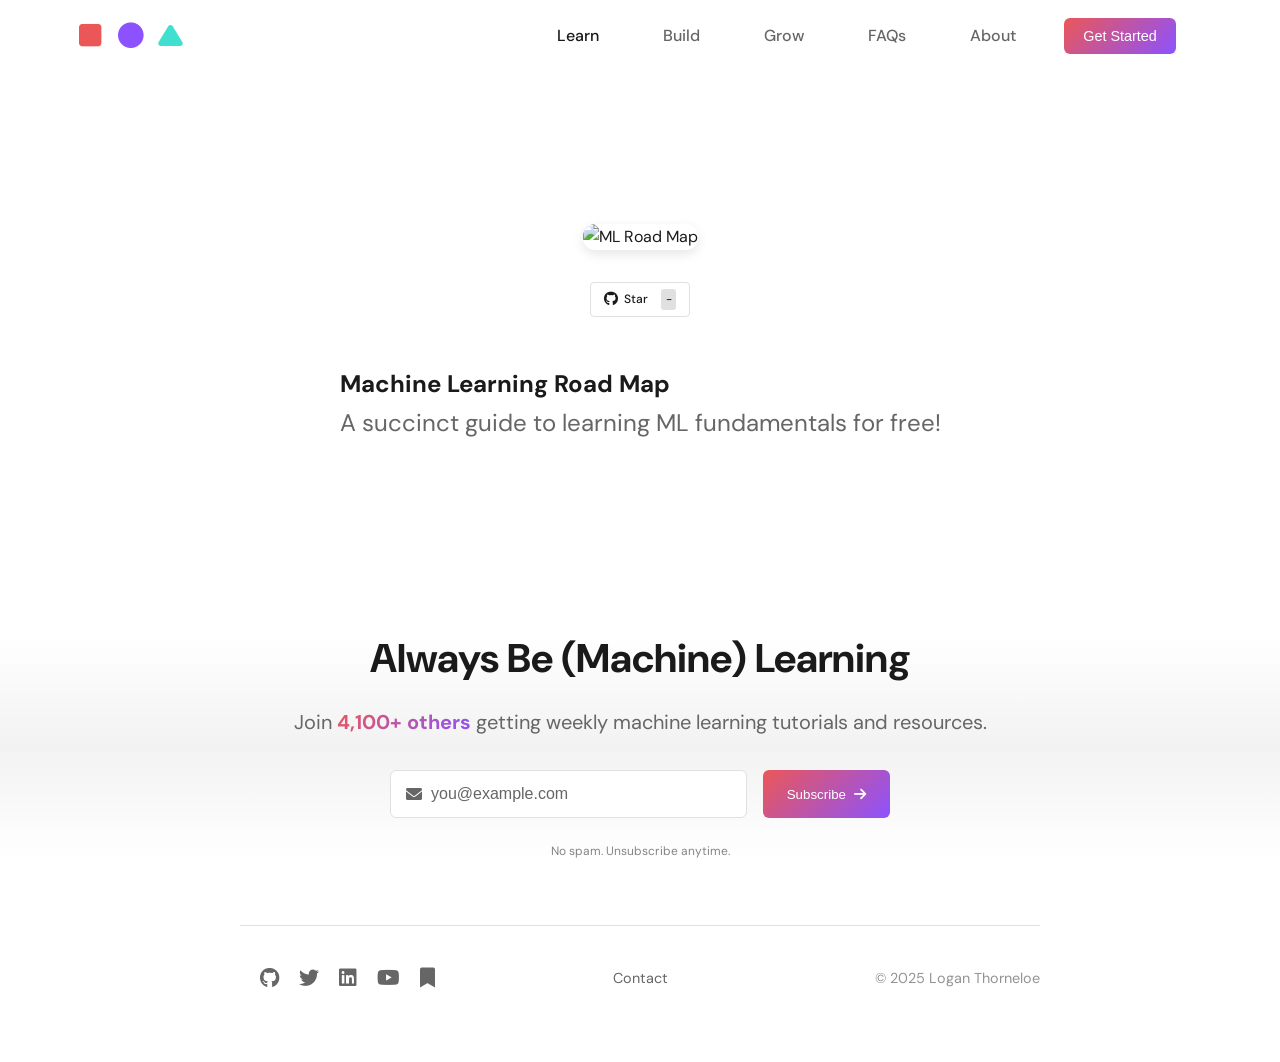
==== commit 304774ba: "unify nav" ====
--- a/learn.html
+++ b/learn.html
@@ -17,37 +17,36 @@
     </div>
     
     <header class="site-header">
-        <nav class="nav-container">
-            <a href="index.html" class="logo">
-                <div class="logo-icon"><i class="fas fa-square"></i></div>
-                <div class="logo-icon"><i class="fas fa-circle"></i></div>
-                <div class="logo-icon"><i class="fas fa-play"></i></div>
-            </a>
-            <button class="mobile-menu-btn">
-                <div class="menu-icon">
-                    <span></span>
-                    <span></span>
-                    <span></span>
-                </div>
-            </button>
-            <div class="nav-links">
-                <a href="learn.html" class="active">Learn</a>
-                <a href="index.html#build">Build</a>
-                <a href="index.html#community">Grow</a>
-                <a href="index.html#faqs">FAQs</a>
-                <a href="index.html#about">About</a>
-                <button class="get-started-btn">Get Started</button>
-            </div>
-        </nav>
-        <div class="mobile-menu">
-            <a href="learn.html" class="active">Learn</a>
-            <a href="index.html#build">Build</a>
-            <a href="index.html#community">Grow</a>
-            <a href="index.html#faqs">FAQs</a>
-            <a href="index.html#about">About</a>
-            <button class="get-started-btn">Get Started</button>
-        </div>
+        <!-- Navigation will be loaded here -->
     </header>
+
+    <script>
+        // Load the navigation
+        fetch('nav.html')
+            .then(response => response.text())
+            .then(html => {
+                document.querySelector('.site-header').innerHTML = html;
+                // Set active state for learn page
+                document.querySelectorAll('a[href="learn.html"]').forEach(link => {
+                    link.classList.add('active');
+                });
+                // Update links to include index.html prefix
+                document.querySelectorAll('a[href^="#"]').forEach(link => {
+                    link.href = 'index.html' + link.getAttribute('href');
+                });
+                // Initialize mobile menu
+                initMobileMenu();
+            });
+
+        // Mobile menu functionality
+        function initMobileMenu() {
+            document.querySelector('.mobile-menu-btn').addEventListener('click', function() {
+                document.querySelector('.mobile-menu').classList.toggle('active');
+                this.classList.toggle('menu-open');
+                document.body.classList.toggle('menu-open');
+            });
+        }
+    </script>
     
     <main class="container roadmap-container">
         <section class="description" data-aos="fade-up">
@@ -115,13 +114,6 @@
             once: true
         });
 
-        // Handle mobile menu
-        document.querySelector('.mobile-menu-btn').addEventListener('click', function() {
-            document.querySelector('.mobile-menu').classList.toggle('active');
-            this.classList.toggle('menu-open');
-            document.body.classList.toggle('menu-open');
-        });
-
         // Configure marked options
         marked.use({
             headerIds: true,
--- a/styles.css
+++ b/styles.css
@@ -912,37 +912,48 @@
     margin: 0 2rem;
 }
 
-.nav-links a {
-    color: var(--accent-color);
+.nav-links a,
+.mobile-menu a {
     text-decoration: none;
+    color: var(--accent-color);
+    margin: 0 1rem;
     font-weight: 500;
-    font-size: 0.9rem;
-    transition: color 0.2s ease;
-    display: flex;
-    align-items: center;
-}
-
-/* Navigation link hover styles */
-.nav-links a[href="#learn"]:hover,
-.mobile-menu a[href="#learn"]:hover {
+    transition: color 0.3s ease;
+}
+
+/* Active state */
+.nav-links a.active,
+.mobile-menu a.active {
+    color: var(--text-color);
+}
+
+/* Navigation link hover effects */
+.nav-links a[href*="learn"]:hover,
+.mobile-menu a[href*="learn"]:hover {
     color: var(--accent-color-1);
 }
 
-.nav-links a[href="#build"]:hover,
-.mobile-menu a[href="#build"]:hover {
+.nav-links a[href*="build"]:hover,
+.mobile-menu a[href*="build"]:hover {
     color: var(--accent-color-2);
 }
 
-.nav-links a[href="#community"]:hover,
-.mobile-menu a[href="#community"]:hover {
+.nav-links a[href*="grow"]:hover,
+.mobile-menu a[href*="grow"]:hover {
     color: var(--accent-color-3);
 }
 
-.nav-links a[href="#faqs"]:hover,
-.nav-links a[href="#about"]:hover,
-.mobile-menu a[href="#faqs"]:hover,
-.mobile-menu a[href="#about"]:hover {
-    color: var(--hover-color);
+.nav-links a[href*="faqs"]:hover,
+.nav-links a[href*="about"]:hover,
+.mobile-menu a[href*="faqs"]:hover,
+.mobile-menu a[href*="about"]:hover {
+    color: var(--text-color);
+}
+
+/* Mobile menu specific styles */
+.mobile-menu a {
+    display: block;
+    padding: 1rem;
 }
 
 .get-started-btn {
